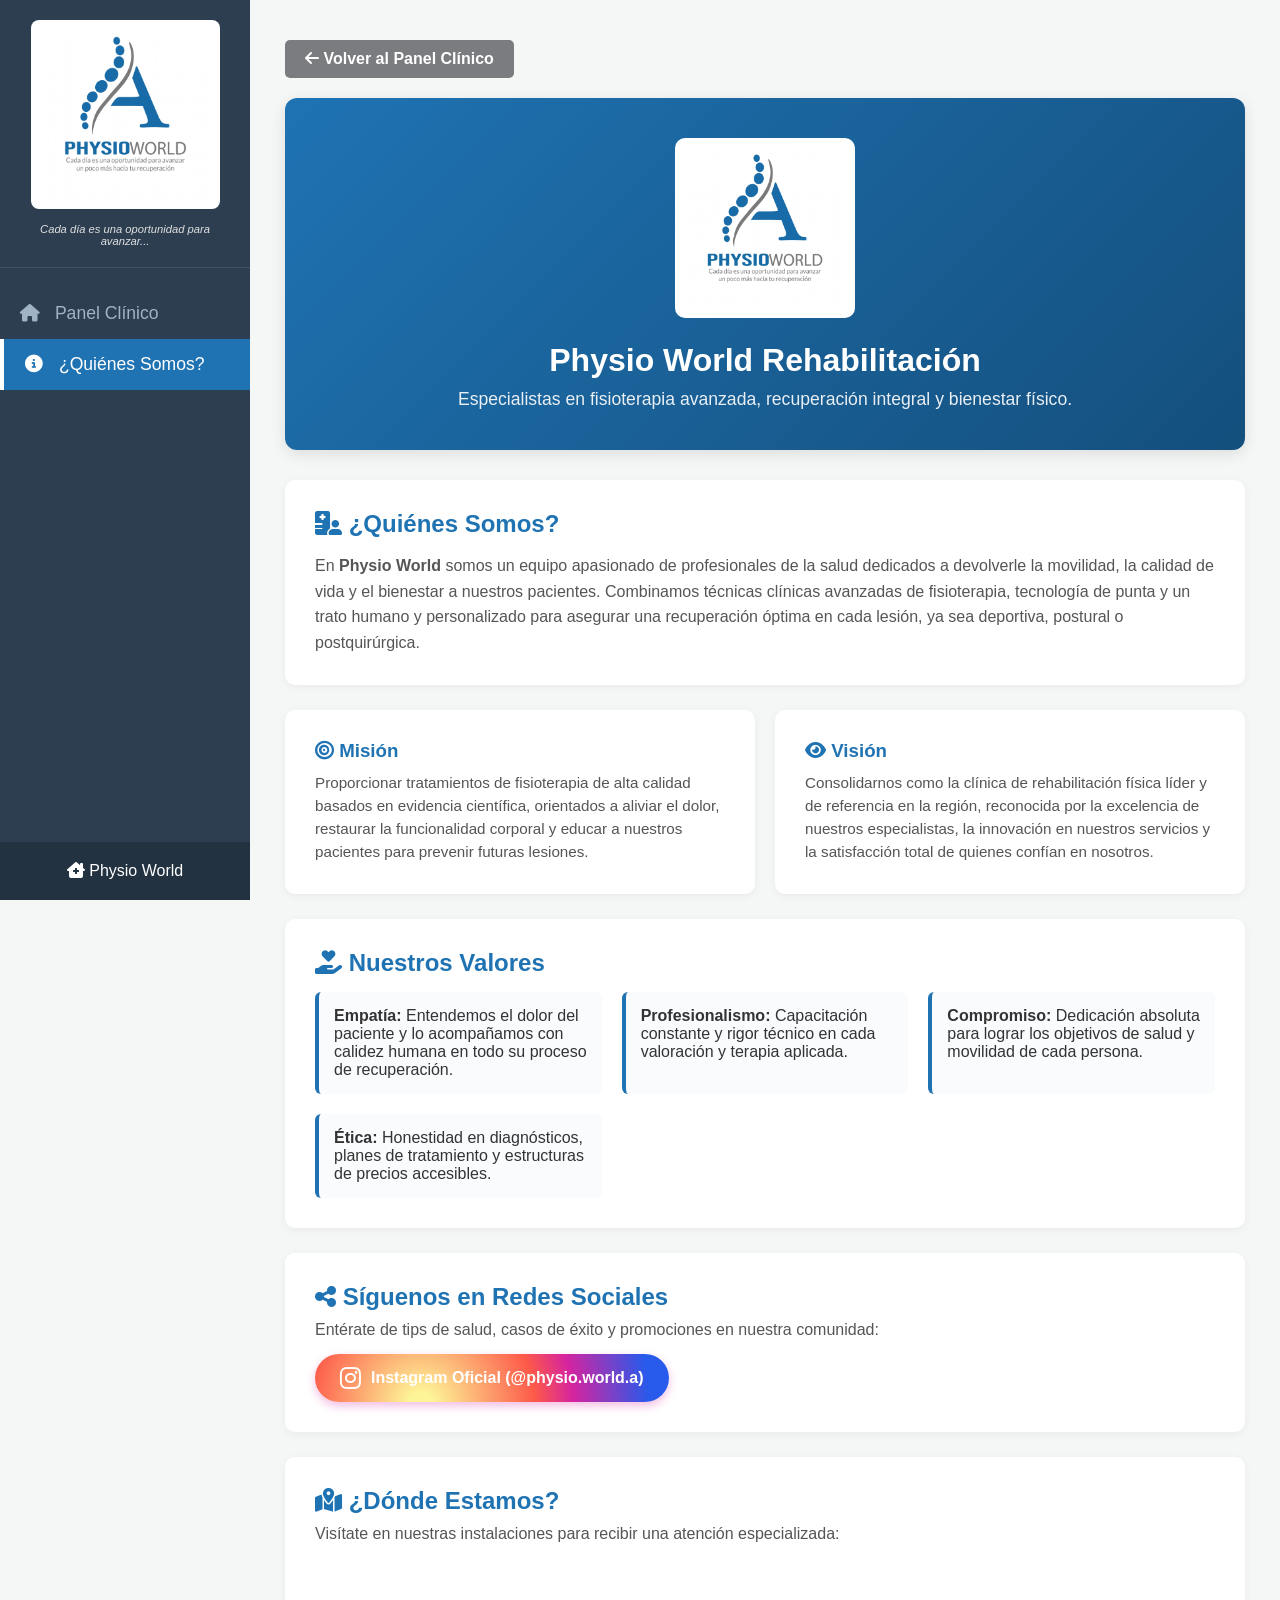
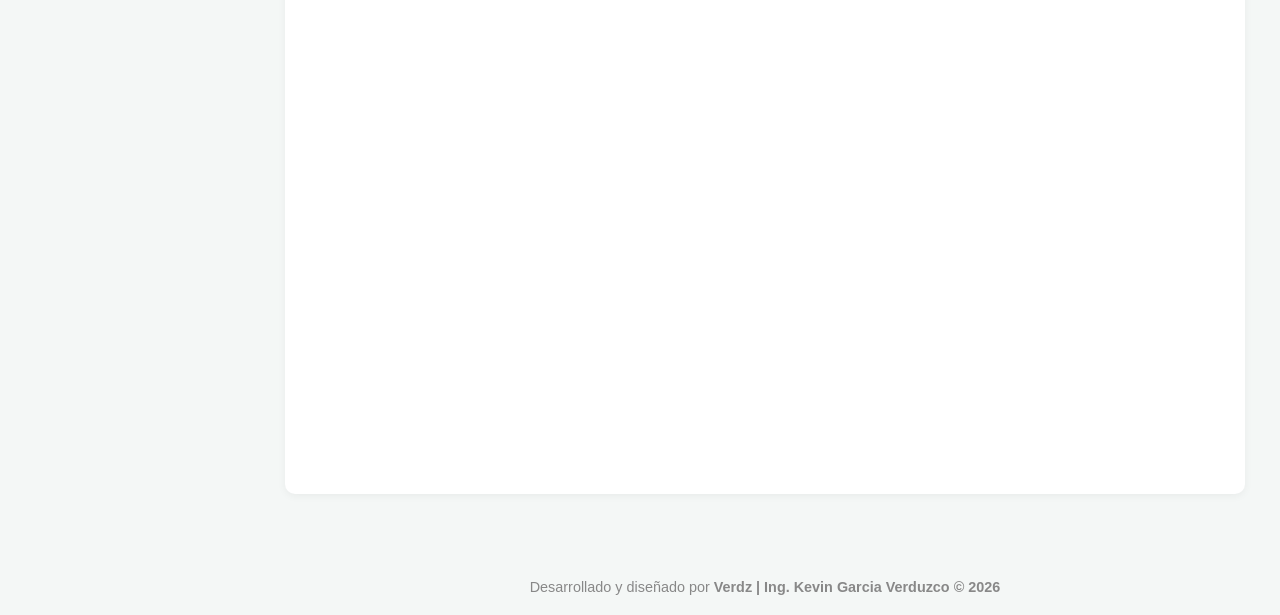
==== nosotros.html @ 6960fcdf "Create nosotros.html" ====
<!DOCTYPE html>
<html lang="es">
<head>
    <meta charset="UTF-8">
    <meta name="viewport" content="width=device-width, initial-scale=1.0">
    <title>Physio World - ¿Quiénes Somos?</title>
    <link rel="stylesheet" href="https://cdnjs.cloudflare.com/ajax/libs/font-awesome/6.4.0/css/all.min.css">
    <link rel="stylesheet" href="style.css">
    <style>
        .nosotros-container {
            max-width: 1000px;
            margin: 0 auto;
            padding: 40px 20px;
        }
        .hero-empresa {
            background: linear-gradient(135deg, var(--primary-color), #144f7d);
            color: white;
            padding: 40px;
            border-radius: 12px;
            text-align: center;
            margin-bottom: 30px;
            box-shadow: 0 4px 15px rgba(0,0,0,0.1);
        }
        .hero-empresa img {
            max-width: 180px;
            background: white;
            padding: 10px;
            border-radius: 10px;
            margin-bottom: 20px;
        }
        .card-seccion {
            background: white;
            padding: 30px;
            border-radius: 10px;
            box-shadow: 0 2px 8px rgba(0,0,0,0.05);
            margin-bottom: 25px;
        }
        .grid-valores {
            display: grid;
            grid-template-columns: repeat(auto-fit, minmax(220px, 1fr));
            gap: 20px;
            margin-top: 15px;
        }
        .valor-box {
            background: #f9fbfd;
            border-left: 4px solid var(--primary-color);
            padding: 15px;
            border-radius: 6px;
        }
        .map-responsive {
            position: relative;
            overflow: hidden;
            padding-bottom: 56.25%; /* Relación de aspecto 16:9 */
            height: 0;
            border-radius: 8px;
            margin-top: 15px;
        }
        .map-responsive iframe {
            position: absolute;
            top: 0;
            left: 0;
            width: 100%;
            height: 100%;
            border: 0;
        }
        .btn-volver {
            display: inline-block;
            margin-bottom: 20px;
            background: var(--secondary-color);
            color: white;
            padding: 10px 20px;
            border-radius: 5px;
            text-decoration: none;
            font-weight: bold;
            transition: 0.2s;
        }
        .btn-volver:hover {
            background: #5a5b5e;
        }
        .redes-sociales {
            display: flex;
            align-items: center;
            gap: 15px;
            margin-top: 15px;
        }
        .btn-instagram {
            display: inline-flex;
            align-items: center;
            gap: 10px;
            background: radial-gradient(circle at 30% 107%, #fdf497 0%, #fdf497 5%, #fd5949 45%, #d6249f 60%, #285AEB 90%);
            color: white;
            padding: 12px 25px;
            border-radius: 30px;
            text-decoration: none;
            font-weight: bold;
            box-shadow: 0 4px 10px rgba(214, 36, 159, 0.3);
            transition: transform 0.2s;
        }
        .btn-instagram:hover {
            transform: translateY(-2px);
        }
    </style>
</head>
<body>

    <!-- Menú Lateral -->
    <nav class="sidebar">
        <div class="logo-container">
            <img src="./PhysioWorld.png" alt="Logo Physio World" style="max-width: 90%; height: auto; background: white; padding: 10px; border-radius: 8px; margin-bottom: 10px;">
            <p style="font-size: 0.7rem; color: #e0e0e0; font-style: italic;">Cada día es una oportunidad para avanzar...</p>
        </div>
        <ul class="nav-links">
            <li><a href="index.html"><i class="fas fa-home"></i> Panel Clínico</a></li>
            <li class="active"><a href="nosotros.html"><i class="fas fa-info-circle"></i> ¿Quiénes Somos?</a></li>
        </ul>
        <div class="user-info">
            <p><i class="fas fa-clinic-medical"></i> Physio World</p>
        </div>
    </nav>

    <!-- Contenido Principal -->
    <main class="main-content">
        <div class="nosotros-container">
            
            <a href="index.html" class="btn-volver"><i class="fas fa-arrow-left"></i> Volver al Panel Clínico</a>

            <!-- Portada / Encabezado -->
            <div class="hero-empresa">
                <img src="./PhysioWorld.png" alt="Physio World Logo">
                <h1>Physio World Rehabilitación</h1>
                <p style="margin-top: 10px; font-size: 1.1rem; opacity: 0.9;">Especialistas en fisioterapia avanzada, recuperación integral y bienestar físico.</p>
            </div>

            <!-- ¿Quiénes Somos? -->
            <div class="card-seccion">
                <h2 style="color: var(--primary-color); margin-bottom: 15px;"><i class="fas fa-hospital-user"></i> ¿Quiénes Somos?</h2>
                <p style="line-height: 1.6; color: #555;">
                    En <strong>Physio World</strong> somos un equipo apasionado de profesionales de la salud dedicados a devolverle la movilidad, la calidad de vida y el bienestar a nuestros pacientes. Combinamos técnicas clínicas avanzadas de fisioterapia, tecnología de punta y un trato humano y personalizado para asegurar una recuperación óptima en cada lesión, ya sea deportiva, postural o postquirúrgica.
                </p>
            </div>

            <!-- Misión y Visión -->
            <div style="display: grid; grid-template-columns: 1fr 1fr; gap: 20px; margin-bottom: 25px;">
                <div class="card-seccion" style="margin-bottom: 0;">
                    <h3 style="color: var(--primary-color); margin-bottom: 10px;"><i class="fas fa-bullseye"></i> Misión</h3>
                    <p style="line-height: 1.5; color: #555; font-size: 0.95rem;">
                        Proporcionar tratamientos de fisioterapia de alta calidad basados en evidencia científica, orientados a aliviar el dolor, restaurar la funcionalidad corporal y educar a nuestros pacientes para prevenir futuras lesiones.
                    </p>
                </div>
                <div class="card-seccion" style="margin-bottom: 0;">
                    <h3 style="color: var(--primary-color); margin-bottom: 10px;"><i class="fas fa-eye"></i> Visión</h3>
                    <p style="line-height: 1.5; color: #555; font-size: 0.95rem;">
                        Consolidarnos como la clínica de rehabilitación física líder y de referencia en la región, reconocida por la excelencia de nuestros especialistas, la innovación en nuestros servicios y la satisfacción total de quienes confían en nosotros.
                    </p>
                </div>
            </div>

            <!-- Valores -->
            <div class="card-seccion">
                <h2 style="color: var(--primary-color); margin-bottom: 10px;"><i class="fas fa-hand-holding-heart"></i> Nuestros Valores</h2>
                <div class="grid-valores">
                    <div class="valor-box">
                        <strong>Empatía:</strong> Entendemos el dolor del paciente y lo acompañamos con calidez humana en todo su proceso de recuperación.
                    </div>
                    <div class="valor-box">
                        <strong>Profesionalismo:</strong> Capacitación constante y rigor técnico en cada valoración y terapia aplicada.
                    </div>
                    <div class="valor-box">
                        <strong>Compromiso:</strong> Dedicación absoluta para lograr los objetivos de salud y movilidad de cada persona.
                    </div>
                    <div class="valor-box">
                        <strong>Ética:</strong> Honestidad en diagnósticos, planes de tratamiento y estructuras de precios accesibles.
                    </div>
                </div>
            </div>

            <!-- Redes Sociales -->
            <div class="card-seccion">
                <h2 style="color: var(--primary-color); margin-bottom: 10px;"><i class="fas fa-share-alt"></i> Síguenos en Redes Sociales</h2>
                <p style="color: #555; margin-bottom: 10px;">Entérate de tips de salud, casos de éxito y promociones en nuestra comunidad:</p>
                <div class="redes-sociales">
                    <a href="https://www.instagram.com/physio.world.a/" target="_blank" class="btn-instagram">
                        <i class="fab fa-instagram" style="font-size: 1.5rem;"></i> Instagram Oficial (@physio.world.a)
                    </a>
                </div>
            </div>

            <!-- Ubicación y Mapa -->
            <div class="card-seccion">
                <h2 style="color: var(--primary-color); margin-bottom: 10px;"><i class="fas fa-map-marked-alt"></i> ¿Dónde Estamos?</h2>
                <p style="color: #555; margin-bottom: 10px;">Visítate en nuestras instalaciones para recibir una atención especializada:</p>
                <div class="map-responsive">
                    <iframe src="https://www.google.com/maps/embed?pb=!1m18!1m12!1m3!1d939.8644529628517!2d-99.13592223037614!3d19.56487766253239!2m3!1f0!2f0!3f0!3m2!1i1024!2i768!4f13.1!3m3!1m2!1s0x85d1f7003ea61185%3A0x6228e16ec0d09a6b!2sPhysioWorld%20Rehabilitaci%C3%B3n%20(Fisioterapia)!5e0!3m2!1ses!2smx!4v1790567995271!5m2!1ses!2smx" allowfullscreen="" loading="lazy" referrerpolicy="strict-origin-when-cross-origin"></iframe>
                </div>
            </div>

        </div>

        <footer>
            <p>Desarrollado y diseñado por <strong>Verdz | Ing. Kevin Garcia Verduzco © 2026</strong></p>
        </footer>
    </main>

</body>
</html>
---- style.css ----
/* ==========================================
   VARIABLES GLOBALES
   ========================================== */
:root {
    --primary-color: #1f73b3;
    --secondary-color: #7b7c7f;
    --background: #f4f7f6;
    --text-dark: #333;
}

* {
    margin: 0;
    padding: 0;
    box-sizing: border-box;
    font-family: 'Segoe UI', Tahoma, Geneva, Verdana, sans-serif;
}

body {
    display: flex;
    background-color: var(--background);
    color: var(--text-dark);
    min-height: 100vh;
}

/* ==========================================
   BARRA LATERAL (SIDEBAR - ESCRITORIO)
   ========================================== */
.sidebar {
    width: 250px;
    background: #2c3e50; /* Un tono oscuro elegante */
    color: white;
    display: flex;
    flex-direction: column;
    position: fixed;
    height: 100vh;
    left: 0;
    top: 0;
    z-index: 100;
    transition: 0.3s;
}

.logo-container {
    padding: 20px;
    text-align: center;
    border-bottom: 1px solid rgba(255,255,255,0.1);
}

.nav-links {
    list-style: none;
    flex: 1;
    margin-top: 20px;
}

.nav-links li a {
    display: block;
    padding: 15px 20px;
    color: #a0b2c6;
    text-decoration: none;
    font-size: 1.1rem;
    transition: 0.3s;
}

.nav-links li a i {
    margin-right: 10px;
    width: 20px;
    text-align: center;
}

.nav-links li.active a, .nav-links li a:hover {
    background: var(--primary-color);
    color: white;
    border-left: 4px solid #fff;
}

.user-info {
    padding: 20px;
    background: rgba(0,0,0,0.2);
    text-align: center;
}

/* ==========================================
   CONTENIDO PRINCIPAL
   ========================================== */
.main-content {
    flex: 1;
    margin-left: 250px;
    display: flex;
    flex-direction: column;
    min-height: 100vh;
    transition: margin-left 0.3s;
}

.top-bar {
    background: white;
    padding: 15px 30px;
    display: flex;
    justify-content: space-between;
    align-items: center;
    box-shadow: 0 2px 5px rgba(0,0,0,0.05);
}

.search-bar input {
    border: none;
    background: #f4f7f6;
    padding: 8px 15px;
    border-radius: 20px;
    outline: none;
    margin-left: 10px;
    width: 200px;
}

.notification-bell {
    position: relative;
    font-size: 1.2rem;
    color: var(--secondary-color);
}

.badge {
    position: absolute;
    top: -8px;
    right: -8px;
    background: #dc3545;
    color: white;
    font-size: 0.7rem;
    padding: 2px 6px;
    border-radius: 10px;
}

/* ==========================================
   TARJETAS DEL DASHBOARD
   ========================================== */
.cards-container {
    display: flex;
    gap: 20px;
    margin-top: 20px;
}

.card {
    background: white;
    padding: 20px;
    border-radius: 10px;
    flex: 1;
    box-shadow: 0 2px 5px rgba(0,0,0,0.05);
    border-left: 4px solid var(--primary-color);
}

.big-number {
    font-size: 2.5rem;
    font-weight: bold;
    color: var(--primary-color);
    margin-top: 10px;
}

/* ==========================================
   FOOTER
   ========================================== */
footer {
    text-align: center;
    padding: 20px;
    margin-top: auto;
    color: #888;
    font-size: 0.9rem;
}

/* =========================================================================
   📱 RESPONSIVE DESIGN (MÓVILES Y TABLETS) - LA MAGIA PARA CELULARES
   ========================================================================= */
@media (max-width: 768px) {
    
    /* 1. Ocultamos el logo grande en el menú para ahorrar espacio */
    .sidebar .logo-container,
    .sidebar .user-info p {
        display: none;
    }

    /* 2. Convertimos el Menú Lateral en una Barra Inferior (App-Style) */
    .sidebar {
        width: 100%;
        height: auto;
        flex-direction: row;
        top: auto;
        bottom: 0;
        padding: 5px 0;
        background: #2c3e50;
        box-shadow: 0 -2px 10px rgba(0,0,0,0.2);
        z-index: 1000;
    }

    .nav-links {
        display: flex;
        margin: 0;
        width: 100%;
        justify-content: space-around;
    }

    .nav-links li {
        flex: 1;
        text-align: center;
    }

    .nav-links li a {
        padding: 10px 5px;
        font-size: 0.7rem; /* Letra pequeña para que quepa */
        border-left: none !important;
        border-bottom: 3px solid transparent;
        display: flex;
        flex-direction: column;
        align-items: center;
        gap: 4px;
    }

    .nav-links li.active a {
        border-bottom: 3px solid #fff; /* Indicador activo abajo */
        background: transparent;
        color: #fff;
    }

    .nav-links li a i {
        margin: 0;
        font-size: 1.3rem;
    }

    /* Botón salir en móvil */
    .sidebar .user-info {
        padding: 5px 10px;
        background: none;
        display: flex;
        align-items: center;
    }
    
    .sidebar .user-info button {
        margin-top: 0 !important;
        font-size: 0.8rem;
        padding: 5px;
    }

    /* 3. Ajustamos el margen del contenido para que no lo tape la barra inferior */
    .main-content {
        margin-left: 0;
        margin-bottom: 70px; 
    }

    /* 4. SOBRESCRIBIMOS LOS GRIDS DEL HTML - Transforma todo en 1 columna */
    div[style*="grid-template-columns"] {
        grid-template-columns: 1fr !important;
        gap: 15px !important;
    }

    /* 5. Ajustes generales de relleno (Padding) */
    section {
        padding: 15px !important; 
    }

    .cards-container {
        flex-direction: column;
    }

    .top-bar {
        padding: 10px 15px;
    }

    .search-bar input {
        width: 130px; /* Evita que la barra rompa la pantalla superior */
    }

    /* 6. Ajustar la Ventana Flotante del Directorio */
    .modal-content {
        width: 95%;
        padding: 15px;
        max-height: 85vh;
    }
    
    /* 7. Apilamos los botones del directorio en celulares */
    .paciente-item > div {
        flex-direction: column;
        width: 100%;
        margin-top: 10px;
    }
    .paciente-item button {
        width: 100%;
    }
}
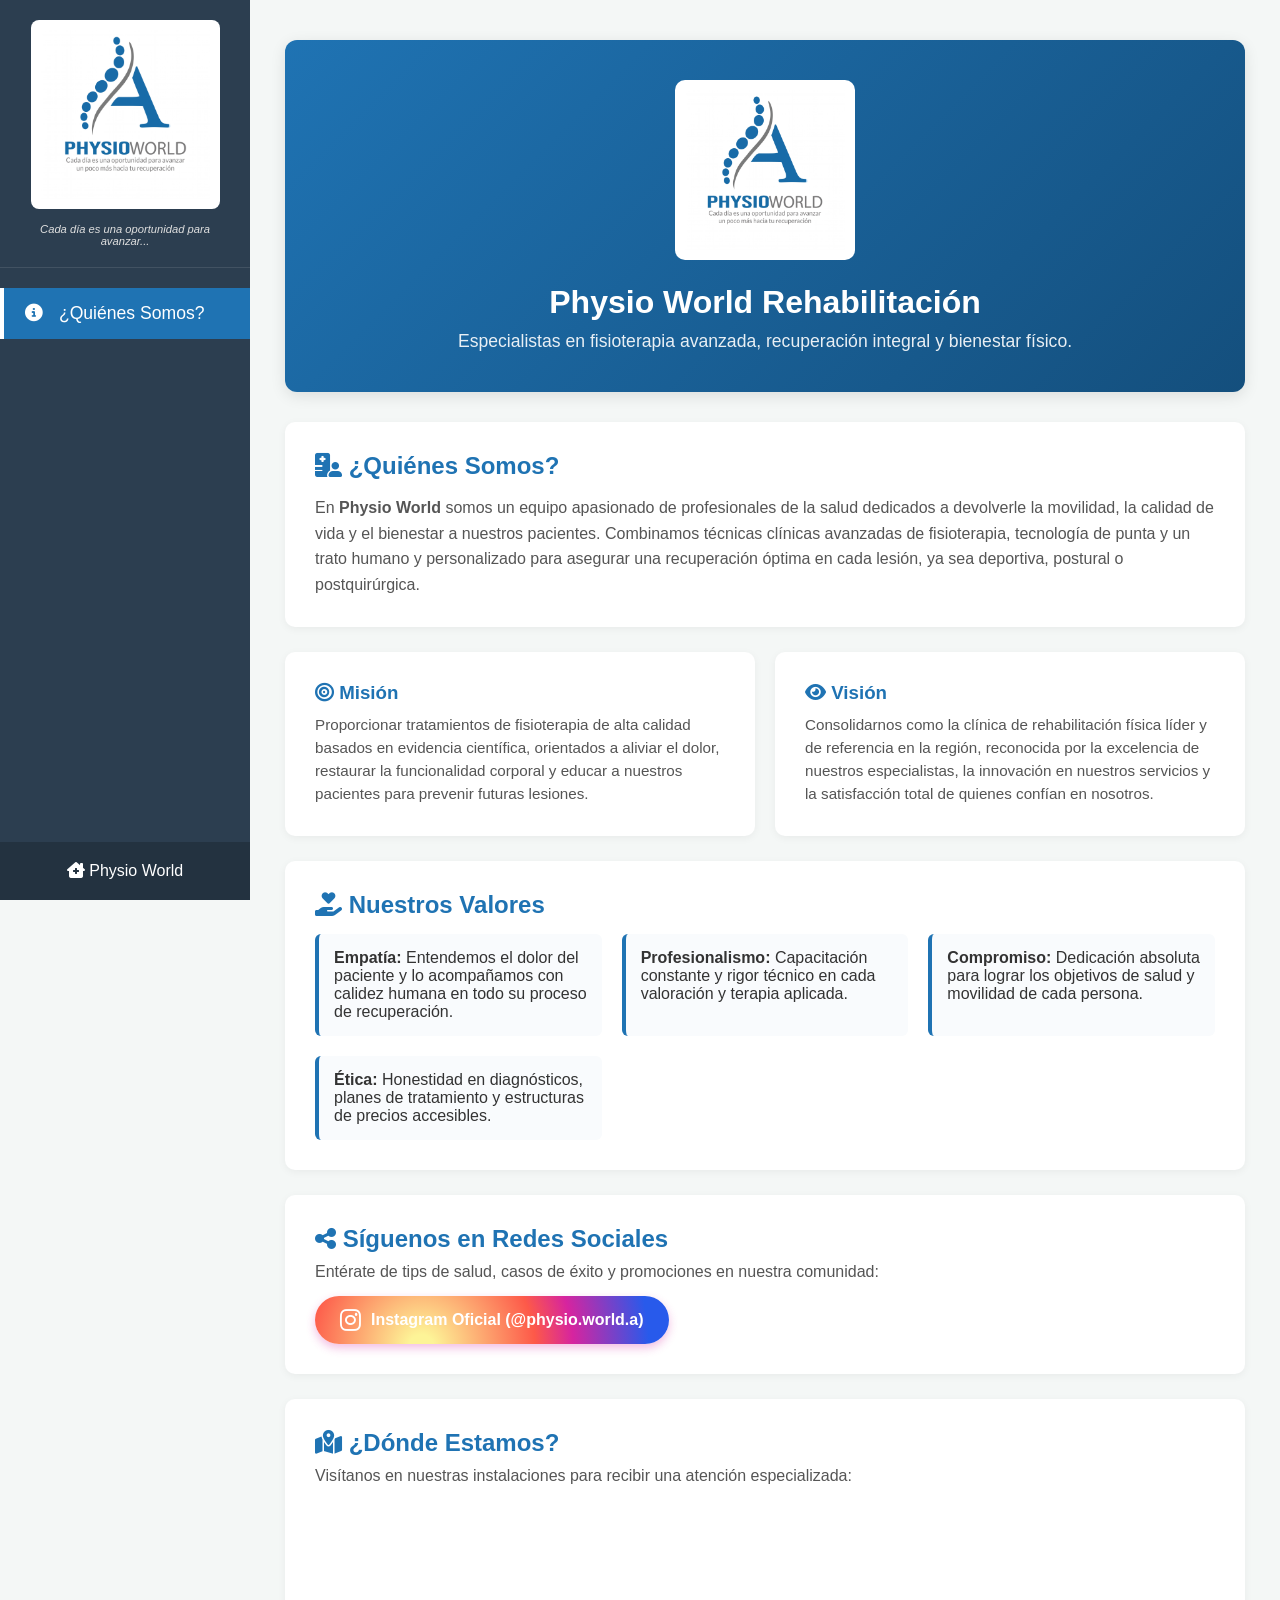
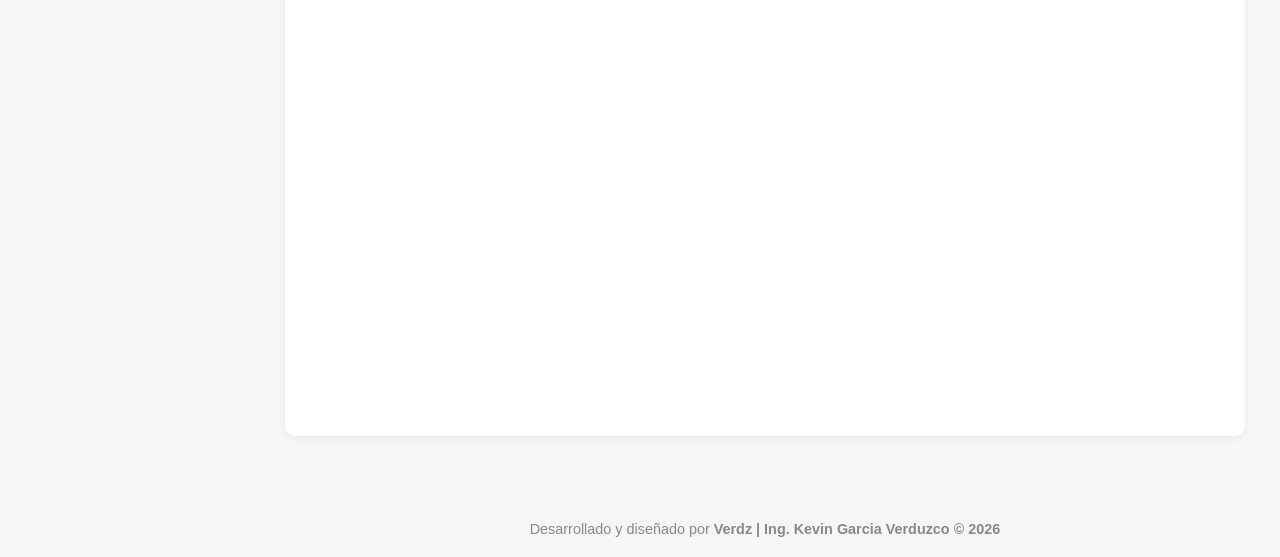
==== commit 27cd6fc0: "Update nosotros.html" ====
--- a/nosotros.html
+++ b/nosotros.html
@@ -63,20 +63,6 @@
             height: 100%;
             border: 0;
         }
-        .btn-volver {
-            display: inline-block;
-            margin-bottom: 20px;
-            background: var(--secondary-color);
-            color: white;
-            padding: 10px 20px;
-            border-radius: 5px;
-            text-decoration: none;
-            font-weight: bold;
-            transition: 0.2s;
-        }
-        .btn-volver:hover {
-            background: #5a5b5e;
-        }
         .redes-sociales {
             display: flex;
             align-items: center;
@@ -103,15 +89,14 @@
 </head>
 <body>
 
-    <!-- Menú Lateral -->
+    <!-- Menú Lateral Institucional -->
     <nav class="sidebar">
         <div class="logo-container">
             <img src="./PhysioWorld.png" alt="Logo Physio World" style="max-width: 90%; height: auto; background: white; padding: 10px; border-radius: 8px; margin-bottom: 10px;">
             <p style="font-size: 0.7rem; color: #e0e0e0; font-style: italic;">Cada día es una oportunidad para avanzar...</p>
         </div>
         <ul class="nav-links">
-            <li><a href="index.html"><i class="fas fa-home"></i> Panel Clínico</a></li>
-            <li class="active"><a href="nosotros.html"><i class="fas fa-info-circle"></i> ¿Quiénes Somos?</a></li>
+            <li class="active"><a href="#"><i class="fas fa-info-circle"></i> ¿Quiénes Somos?</a></li>
         </ul>
         <div class="user-info">
             <p><i class="fas fa-clinic-medical"></i> Physio World</p>
@@ -122,8 +107,6 @@
     <main class="main-content">
         <div class="nosotros-container">
             
-            <a href="index.html" class="btn-volver"><i class="fas fa-arrow-left"></i> Volver al Panel Clínico</a>
-
             <!-- Portada / Encabezado -->
             <div class="hero-empresa">
                 <img src="./PhysioWorld.png" alt="Physio World Logo">
@@ -188,7 +171,7 @@
             <!-- Ubicación y Mapa -->
             <div class="card-seccion">
                 <h2 style="color: var(--primary-color); margin-bottom: 10px;"><i class="fas fa-map-marked-alt"></i> ¿Dónde Estamos?</h2>
-                <p style="color: #555; margin-bottom: 10px;">Visítate en nuestras instalaciones para recibir una atención especializada:</p>
+                <p style="color: #555; margin-bottom: 10px;">Visítanos en nuestras instalaciones para recibir una atención especializada:</p>
                 <div class="map-responsive">
                     <iframe src="https://www.google.com/maps/embed?pb=!1m18!1m12!1m3!1d939.8644529628517!2d-99.13592223037614!3d19.56487766253239!2m3!1f0!2f0!3f0!3m2!1i1024!2i768!4f13.1!3m3!1m2!1s0x85d1f7003ea61185%3A0x6228e16ec0d09a6b!2sPhysioWorld%20Rehabilitaci%C3%B3n%20(Fisioterapia)!5e0!3m2!1ses!2smx!4v1790567995271!5m2!1ses!2smx" allowfullscreen="" loading="lazy" referrerpolicy="strict-origin-when-cross-origin"></iframe>
                 </div>
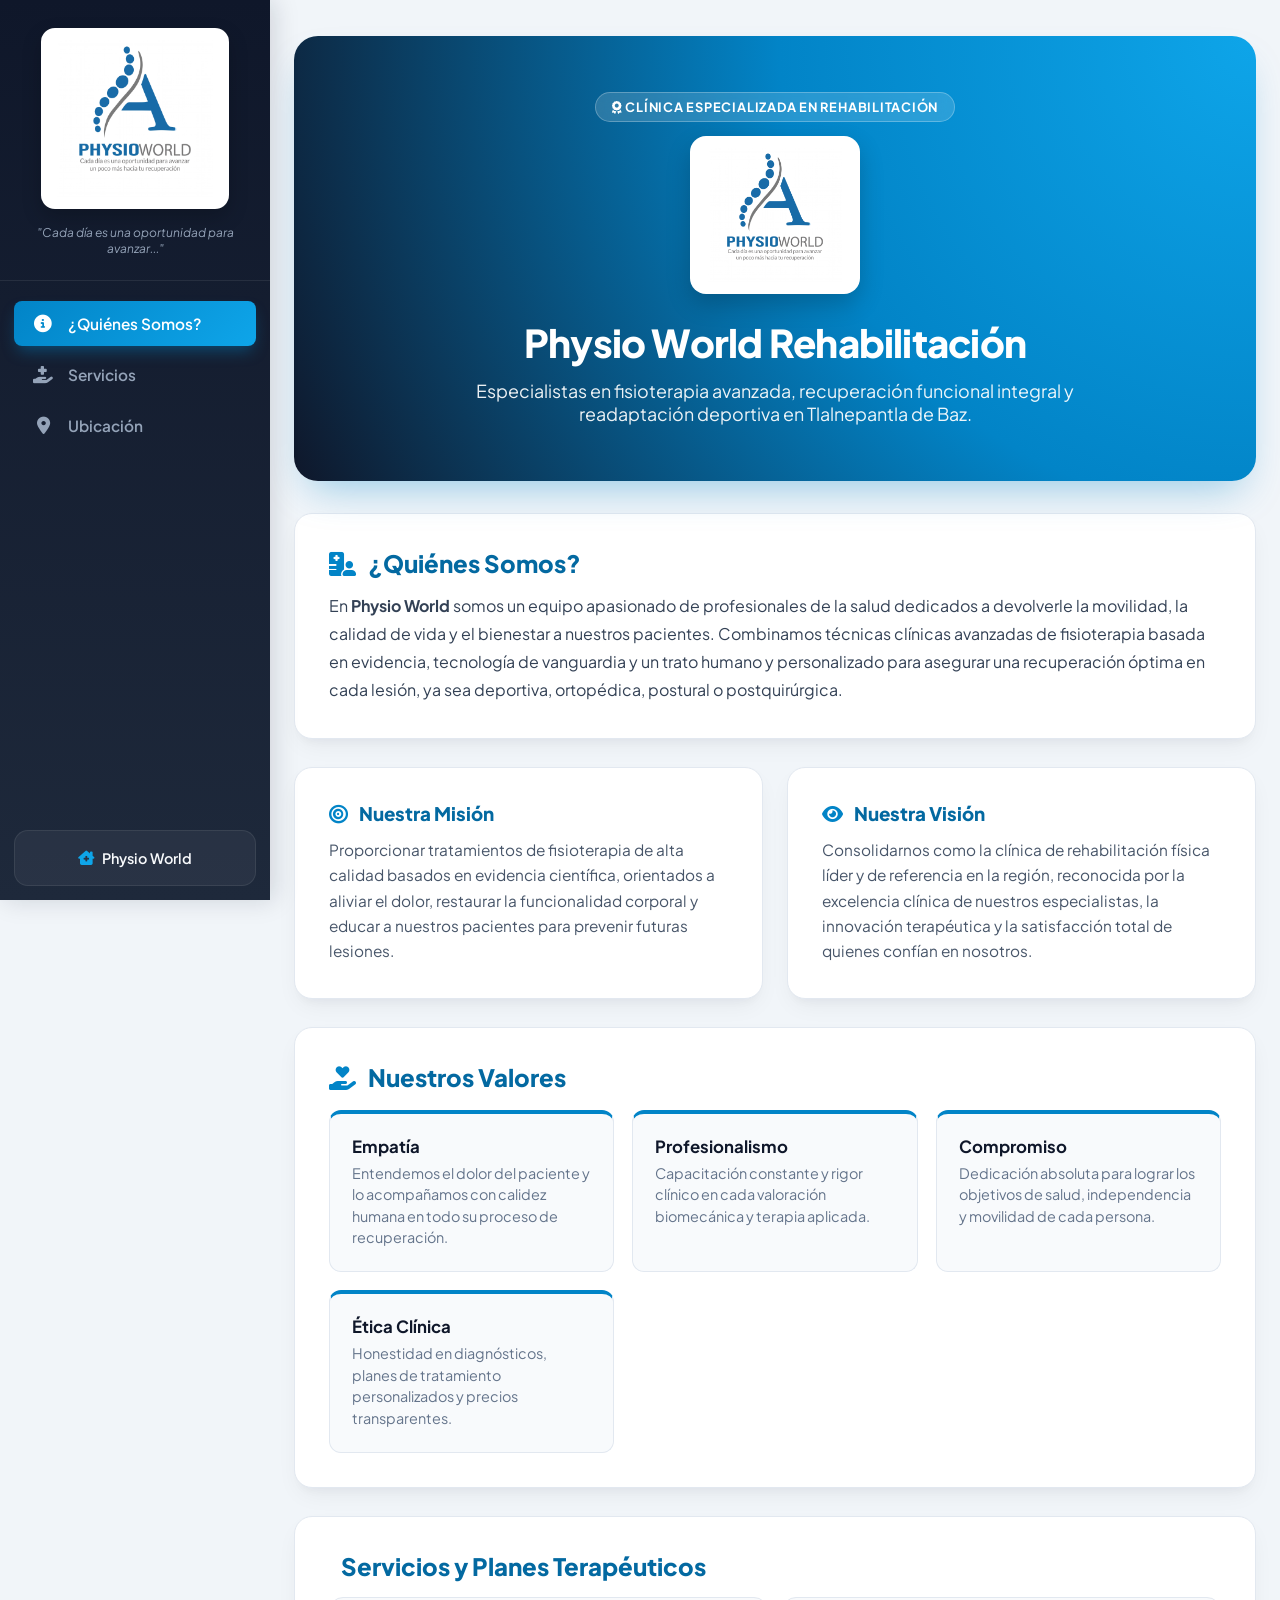
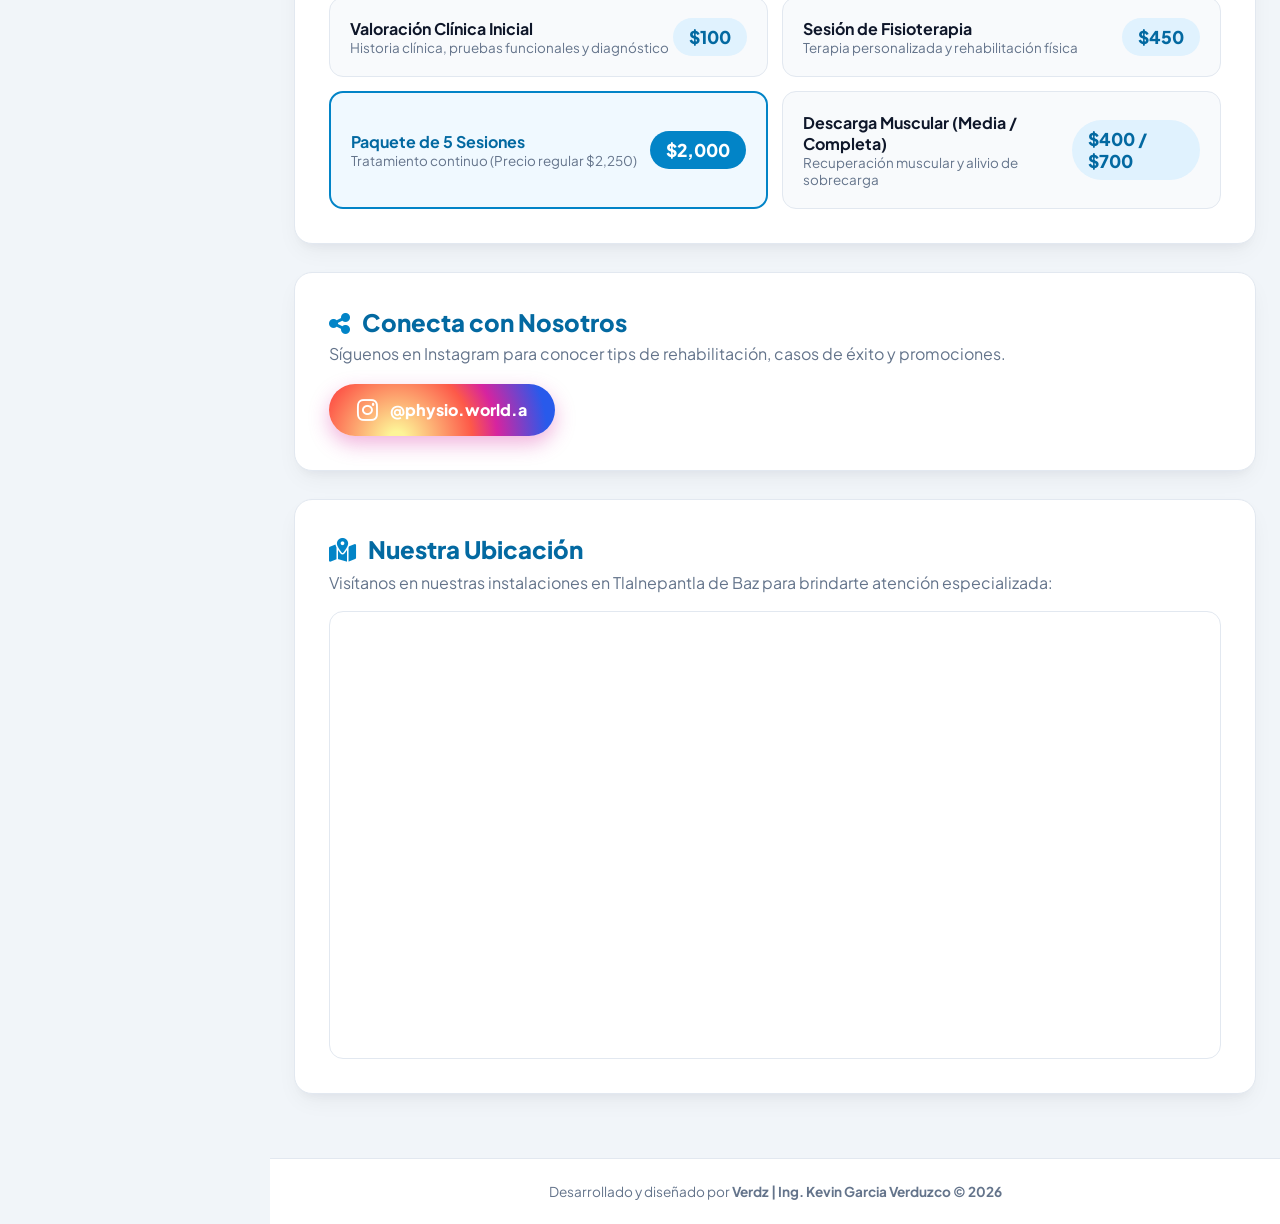
==== commit af93c5dd: "Update nosotros.html" ====
--- a/nosotros.html
+++ b/nosotros.html
@@ -3,57 +3,109 @@
 <head>
     <meta charset="UTF-8">
     <meta name="viewport" content="width=device-width, initial-scale=1.0">
-    <title>Physio World - ¿Quiénes Somos?</title>
+    <title>Physio World Rehabilitación - Clínica de Fisioterapia</title>
     <link rel="stylesheet" href="https://cdnjs.cloudflare.com/ajax/libs/font-awesome/6.4.0/css/all.min.css">
     <link rel="stylesheet" href="style.css">
     <style>
         .nosotros-container {
-            max-width: 1000px;
+            max-width: 1080px;
             margin: 0 auto;
-            padding: 40px 20px;
+            padding: 36px 24px;
         }
         .hero-empresa {
-            background: linear-gradient(135deg, var(--primary-color), #144f7d);
+            background: radial-gradient(circle at top right, #0ea5e9 0%, #0284c7 45%, #0f172a 100%);
             color: white;
-            padding: 40px;
-            border-radius: 12px;
+            padding: 56px 40px;
+            border-radius: 24px;
             text-align: center;
-            margin-bottom: 30px;
-            box-shadow: 0 4px 15px rgba(0,0,0,0.1);
+            margin-bottom: 32px;
+            box-shadow: 0 20px 40px -15px rgba(2, 132, 199, 0.4);
+            position: relative;
+            overflow: hidden;
         }
         .hero-empresa img {
-            max-width: 180px;
+            max-width: 170px;
             background: white;
-            padding: 10px;
-            border-radius: 10px;
+            padding: 12px 18px;
+            border-radius: 16px;
             margin-bottom: 20px;
+            box-shadow: 0 10px 25px rgba(0,0,0,0.2);
+        }
+        .hero-badge {
+            display: inline-block;
+            background: rgba(255,255,255,0.15);
+            backdrop-filter: blur(8px);
+            border: 1px solid rgba(255,255,255,0.25);
+            padding: 6px 16px;
+            border-radius: 50px;
+            font-size: 0.8rem;
+            font-weight: 700;
+            letter-spacing: 0.06em;
+            text-transform: uppercase;
+            margin-bottom: 14px;
+        }
+        .hero-empresa h1 {
+            font-size: 2.4rem;
+            font-weight: 800;
+            letter-spacing: -0.02em;
         }
         .card-seccion {
-            background: white;
-            padding: 30px;
-            border-radius: 10px;
-            box-shadow: 0 2px 8px rgba(0,0,0,0.05);
-            margin-bottom: 25px;
+            background: var(--surface);
+            padding: 34px;
+            border-radius: 18px;
+            box-shadow: var(--shadow-md);
+            border: 1px solid var(--border-color);
+            margin-bottom: 28px;
         }
         .grid-valores {
             display: grid;
             grid-template-columns: repeat(auto-fit, minmax(220px, 1fr));
-            gap: 20px;
-            margin-top: 15px;
+            gap: 18px;
+            margin-top: 18px;
         }
         .valor-box {
-            background: #f9fbfd;
-            border-left: 4px solid var(--primary-color);
-            padding: 15px;
-            border-radius: 6px;
+            background: #f8fafc;
+            border: 1px solid var(--border-color);
+            border-top: 4px solid var(--primary-color);
+            padding: 22px;
+            border-radius: 12px;
+            transition: var(--transition);
+        }
+        .valor-box:hover {
+            transform: translateY(-4px);
+            box-shadow: var(--shadow-md);
+            background: white;
+        }
+        .servicio-card {
+            background: #f8fafc;
+            border: 1px solid var(--border-color);
+            padding: 20px;
+            border-radius: 14px;
+            display: flex;
+            justify-content: space-between;
+            align-items: center;
+            transition: var(--transition);
+        }
+        .servicio-card:hover {
+            border-color: var(--primary-color);
+            background: white;
+        }
+        .precio-tag {
+            background: var(--primary-light);
+            color: var(--primary-dark);
+            font-weight: 800;
+            font-size: 1.1rem;
+            padding: 8px 16px;
+            border-radius: 50px;
         }
         .map-responsive {
             position: relative;
             overflow: hidden;
-            padding-bottom: 56.25%; /* Relación de aspecto 16:9 */
+            padding-bottom: 50%;
             height: 0;
-            border-radius: 8px;
-            margin-top: 15px;
+            border-radius: 14px;
+            margin-top: 18px;
+            border: 1px solid var(--border-color);
         }
         .map-responsive iframe {
             position: absolute;
@@ -63,43 +115,40 @@
             height: 100%;
             border: 0;
         }
-        .redes-sociales {
-            display: flex;
-            align-items: center;
-            gap: 15px;
-            margin-top: 15px;
-        }
         .btn-instagram {
             display: inline-flex;
             align-items: center;
-            gap: 10px;
+            gap: 12px;
             background: radial-gradient(circle at 30% 107%, #fdf497 0%, #fdf497 5%, #fd5949 45%, #d6249f 60%, #285AEB 90%);
             color: white;
-            padding: 12px 25px;
-            border-radius: 30px;
+            padding: 14px 28px;
+            border-radius: 50px;
             text-decoration: none;
-            font-weight: bold;
-            box-shadow: 0 4px 10px rgba(214, 36, 159, 0.3);
-            transition: transform 0.2s;
+            font-weight: 800;
+            box-shadow: 0 8px 20px rgba(214, 36, 159, 0.35);
+            transition: var(--transition);
         }
         .btn-instagram:hover {
-            transform: translateY(-2px);
+            transform: translateY(-3px);
+            box-shadow: 0 12px 25px rgba(214, 36, 159, 0.45);
         }
     </style>
 </head>
 <body>
 
-    <!-- Menú Lateral Institucional -->
+    <!-- Menú Lateral Institucional (Público, sin acceso al panel clínico) -->
     <nav class="sidebar">
         <div class="logo-container">
-            <img src="./PhysioWorld.png" alt="Logo Physio World" style="max-width: 90%; height: auto; background: white; padding: 10px; border-radius: 8px; margin-bottom: 10px;">
-            <p style="font-size: 0.7rem; color: #e0e0e0; font-style: italic;">Cada día es una oportunidad para avanzar...</p>
+            <img src="./PhysioWorld.png" alt="Logo Physio World">
+            <p>"Cada día es una oportunidad para avanzar..."</p>
         </div>
         <ul class="nav-links">
-            <li class="active"><a href="#"><i class="fas fa-info-circle"></i> ¿Quiénes Somos?</a></li>
+            <li class="active"><a href="#quienes-somos"><i class="fas fa-info-circle"></i> <span>¿Quiénes Somos?</span></a></li>
+            <li><a href="#servicios"><i class="fas fa-hand-holding-medical"></i> <span>Servicios</span></a></li>
+            <li><a href="#ubicacion"><i class="fas fa-map-marker-alt"></i> <span>Ubicación</span></a></li>
         </ul>
         <div class="user-info">
-            <p><i class="fas fa-clinic-medical"></i> Physio World</p>
+            <p><i class="fas fa-clinic-medical"></i> <span>Physio World</span></p>
         </div>
     </nav>
 
@@ -109,69 +158,111 @@
             
             <!-- Portada / Encabezado -->
             <div class="hero-empresa">
+                <div><span class="hero-badge"><i class="fas fa-award"></i> Clínica Especializada en Rehabilitación</span></div>
                 <img src="./PhysioWorld.png" alt="Physio World Logo">
                 <h1>Physio World Rehabilitación</h1>
-                <p style="margin-top: 10px; font-size: 1.1rem; opacity: 0.9;">Especialistas en fisioterapia avanzada, recuperación integral y bienestar físico.</p>
+                <p style="margin-top: 12px; font-size: 1.12rem; opacity: 0.92; max-width: 680px; margin-left: auto; margin-right: auto;">
+                    Especialistas en fisioterapia avanzada, recuperación funcional integral y readaptación deportiva en Tlalnepantla de Baz.
+                </p>
             </div>
 
             <!-- ¿Quiénes Somos? -->
-            <div class="card-seccion">
-                <h2 style="color: var(--primary-color); margin-bottom: 15px;"><i class="fas fa-hospital-user"></i> ¿Quiénes Somos?</h2>
-                <p style="line-height: 1.6; color: #555;">
-                    En <strong>Physio World</strong> somos un equipo apasionado de profesionales de la salud dedicados a devolverle la movilidad, la calidad de vida y el bienestar a nuestros pacientes. Combinamos técnicas clínicas avanzadas de fisioterapia, tecnología de punta y un trato humano y personalizado para asegurar una recuperación óptima en cada lesión, ya sea deportiva, postural o postquirúrgica.
+            <div id="quienes-somos" class="card-seccion">
+                <h2 style="color: var(--primary-dark); margin-bottom: 14px; font-weight: 800;"><i class="fas fa-hospital-user" style="color: var(--primary-color); margin-right: 8px;"></i> ¿Quiénes Somos?</h2>
+                <p style="line-height: 1.75; color: #334155; font-size: 1rem;">
+                    En <strong>Physio World</strong> somos un equipo apasionado de profesionales de la salud dedicados a devolverle la movilidad, la calidad de vida y el bienestar a nuestros pacientes. Combinamos técnicas clínicas avanzadas de fisioterapia basada en evidencia, tecnología de vanguardia y un trato humano y personalizado para asegurar una recuperación óptima en cada lesión, ya sea deportiva, ortopédica, postural o postquirúrgica.
                 </p>
             </div>
 
             <!-- Misión y Visión -->
-            <div style="display: grid; grid-template-columns: 1fr 1fr; gap: 20px; margin-bottom: 25px;">
+            <div style="display: grid; grid-template-columns: 1fr 1fr; gap: 24px; margin-bottom: 28px;">
                 <div class="card-seccion" style="margin-bottom: 0;">
-                    <h3 style="color: var(--primary-color); margin-bottom: 10px;"><i class="fas fa-bullseye"></i> Misión</h3>
-                    <p style="line-height: 1.5; color: #555; font-size: 0.95rem;">
+                    <h3 style="color: var(--primary-dark); margin-bottom: 12px; font-weight: 800;"><i class="fas fa-bullseye" style="color: var(--primary-color); margin-right: 8px;"></i> Nuestra Misión</h3>
+                    <p style="line-height: 1.65; color: #475569; font-size: 0.96rem;">
                         Proporcionar tratamientos de fisioterapia de alta calidad basados en evidencia científica, orientados a aliviar el dolor, restaurar la funcionalidad corporal y educar a nuestros pacientes para prevenir futuras lesiones.
                     </p>
                 </div>
                 <div class="card-seccion" style="margin-bottom: 0;">
-                    <h3 style="color: var(--primary-color); margin-bottom: 10px;"><i class="fas fa-eye"></i> Visión</h3>
-                    <p style="line-height: 1.5; color: #555; font-size: 0.95rem;">
-                        Consolidarnos como la clínica de rehabilitación física líder y de referencia en la región, reconocida por la excelencia de nuestros especialistas, la innovación en nuestros servicios y la satisfacción total de quienes confían en nosotros.
+                    <h3 style="color: var(--primary-dark); margin-bottom: 12px; font-weight: 800;"><i class="fas fa-eye" style="color: var(--primary-color); margin-right: 8px;"></i> Nuestra Visión</h3>
+                    <p style="line-height: 1.65; color: #475569; font-size: 0.96rem;">
+                        Consolidarnos como la clínica de rehabilitación física líder y de referencia en la región, reconocida por la excelencia clínica de nuestros especialistas, la innovación terapéutica y la satisfacción total de quienes confían en nosotros.
                     </p>
                 </div>
             </div>
 
-            <!-- Valores -->
+            <!-- Nuestros Valores -->
             <div class="card-seccion">
-                <h2 style="color: var(--primary-color); margin-bottom: 10px;"><i class="fas fa-hand-holding-heart"></i> Nuestros Valores</h2>
+                <h2 style="color: var(--primary-dark); margin-bottom: 10px; font-weight: 800;"><i class="fas fa-hand-holding-heart" style="color: var(--primary-color); margin-right: 8px;"></i> Nuestros Valores</h2>
                 <div class="grid-valores">
                     <div class="valor-box">
-                        <strong>Empatía:</strong> Entendemos el dolor del paciente y lo acompañamos con calidez humana en todo su proceso de recuperación.
-                    </div>
-                    <div class="valor-box">
-                        <strong>Profesionalismo:</strong> Capacitación constante y rigor técnico en cada valoración y terapia aplicada.
-                    </div>
-                    <div class="valor-box">
-                        <strong>Compromiso:</strong> Dedicación absoluta para lograr los objetivos de salud y movilidad de cada persona.
-                    </div>
-                    <div class="valor-box">
-                        <strong>Ética:</strong> Honestidad en diagnósticos, planes de tratamiento y estructuras de precios accesibles.
+                        <strong style="color: var(--text-dark); font-size: 1.05rem; display: block; margin-bottom: 6px;">Empatía</strong>
+                        <p style="font-size: 0.9rem; color: var(--text-muted); line-height: 1.5;">Entendemos el dolor del paciente y lo acompañamos con calidez humana en todo su proceso de recuperación.</p>
+                    </div>
+                    <div class="valor-box">
+                        <strong style="color: var(--text-dark); font-size: 1.05rem; display: block; margin-bottom: 6px;">Profesionalismo</strong>
+                        <p style="font-size: 0.9rem; color: var(--text-muted); line-height: 1.5;">Capacitación constante y rigor clínico en cada valoración biomecánica y terapia aplicada.</p>
+                    </div>
+                    <div class="valor-box">
+                        <strong style="color: var(--text-dark); font-size: 1.05rem; display: block; margin-bottom: 6px;">Compromiso</strong>
+                        <p style="font-size: 0.9rem; color: var(--text-muted); line-height: 1.5;">Dedicación absoluta para lograr los objetivos de salud, independencia y movilidad de cada persona.</p>
+                    </div>
+                    <div class="valor-box">
+                        <strong style="color: var(--text-dark); font-size: 1.05rem; display: block; margin-bottom: 6px;">Ética Clínica</strong>
+                        <p style="font-size: 0.9rem; color: var(--text-muted); line-height: 1.5;">Honestidad en diagnósticos, planes de tratamiento personalizados y precios transparentes.</p>
+                    </div>
+                </div>
+            </div>
+
+            <!-- Servicios y Tarifas -->
+            <div id="servicios" class="card-seccion">
+                <h2 style="color: var(--primary-dark); margin-bottom: 16px; font-weight: 800;"><i class="fas fa-Notes-medical" style="color: var(--primary-color); margin-right: 8px;"></i> Servicios y Planes Terapéuticos</h2>
+                <div style="display: grid; grid-template-columns: 1fr 1fr; gap: 14px;">
+                    <div class="servicio-card">
+                        <div>
+                            <strong style="font-size: 1rem;">Valoración Clínica Inicial</strong>
+                            <p style="font-size: 0.84rem; color: var(--text-muted);">Historia clínica, pruebas funcionales y diagnóstico</p>
+                        </div>
+                        <span class="precio-tag">$100</span>
+                    </div>
+                    <div class="servicio-card">
+                        <div>
+                            <strong style="font-size: 1rem;">Sesión de Fisioterapia</strong>
+                            <p style="font-size: 0.84rem; color: var(--text-muted);">Terapia personalizada y rehabilitación física</p>
+                        </div>
+                        <span class="precio-tag">$450</span>
+                    </div>
+                    <div class="servicio-card" style="border: 2px solid var(--primary-color); background: #f0f9ff;">
+                        <div>
+                            <strong style="font-size: 1rem; color: var(--primary-dark);">Paquete de 5 Sesiones</strong>
+                            <p style="font-size: 0.84rem; color: var(--text-muted);">Tratamiento continuo (Precio regular $2,250)</p>
+                        </div>
+                        <span class="precio-tag" style="background: var(--primary-color); color: white;">$2,000</span>
+                    </div>
+                    <div class="servicio-card">
+                        <div>
+                            <strong style="font-size: 1rem;">Descarga Muscular (Media / Completa)</strong>
+                            <p style="font-size: 0.84rem; color: var(--text-muted);">Recuperación muscular y alivio de sobrecarga</p>
+                        </div>
+                        <span class="precio-tag">$400 / $700</span>
                     </div>
                 </div>
             </div>
 
             <!-- Redes Sociales -->
-            <div class="card-seccion">
-                <h2 style="color: var(--primary-color); margin-bottom: 10px;"><i class="fas fa-share-alt"></i> Síguenos en Redes Sociales</h2>
-                <p style="color: #555; margin-bottom: 10px;">Entérate de tips de salud, casos de éxito y promociones en nuestra comunidad:</p>
-                <div class="redes-sociales">
-                    <a href="https://www.instagram.com/physio.world.a/" target="_blank" class="btn-instagram">
-                        <i class="fab fa-instagram" style="font-size: 1.5rem;"></i> Instagram Oficial (@physio.world.a)
-                    </a>
-                </div>
+            <div class="card-seccion" style="display: flex; justify-content: space-between; align-items: center; flex-wrap: wrap; gap: 20px;">
+                <div>
+                    <h2 style="color: var(--primary-dark); margin-bottom: 6px; font-weight: 800;"><i class="fas fa-share-alt" style="color: var(--primary-color); margin-right: 8px;"></i> Conecta con Nosotros</h2>
+                    <p style="color: var(--text-muted);">Síguenos en Instagram para conocer tips de rehabilitación, casos de éxito y promociones.</p>
+                </div>
+                <a href="https://www.instagram.com/physio.world.a/" target="_blank" class="btn-instagram">
+                    <i class="fab fa-instagram" style="font-size: 1.5rem;"></i> @physio.world.a
+                </a>
             </div>
 
             <!-- Ubicación y Mapa -->
-            <div class="card-seccion">
-                <h2 style="color: var(--primary-color); margin-bottom: 10px;"><i class="fas fa-map-marked-alt"></i> ¿Dónde Estamos?</h2>
-                <p style="color: #555; margin-bottom: 10px;">Visítanos en nuestras instalaciones para recibir una atención especializada:</p>
+            <div id="ubicacion" class="card-seccion">
+                <h2 style="color: var(--primary-dark); margin-bottom: 8px; font-weight: 800;"><i class="fas fa-map-marked-alt" style="color: var(--primary-color); margin-right: 8px;"></i> Nuestra Ubicación</h2>
+                <p style="color: var(--text-muted); margin-bottom: 14px;">Visítanos en nuestras instalaciones en Tlalnepantla de Baz para brindarte atención especializada:</p>
                 <div class="map-responsive">
                     <iframe src="https://www.google.com/maps/embed?pb=!1m18!1m12!1m3!1d939.8644529628517!2d-99.13592223037614!3d19.56487766253239!2m3!1f0!2f0!3f0!3m2!1i1024!2i768!4f13.1!3m3!1m2!1s0x85d1f7003ea61185%3A0x6228e16ec0d09a6b!2sPhysioWorld%20Rehabilitaci%C3%B3n%20(Fisioterapia)!5e0!3m2!1ses!2smx!4v1790567995271!5m2!1ses!2smx" allowfullscreen="" loading="lazy" referrerpolicy="strict-origin-when-cross-origin"></iframe>
                 </div>
--- a/style.css
+++ b/style.css
@@ -1,18 +1,41 @@
-/* ==========================================
-   VARIABLES GLOBALES
-   ========================================== */
+/* =========================================================================
+   PHYSIO WORLD PRO - SISTEMA DE DISEÑO CLÍNICO PREMIUM
+   ========================================================================= */
+@import url('https://fonts.googleapis.com/css2?family=Plus+Jakarta+Sans:wght@400;500;600;700;800&display=swap');
+
 :root {
-    --primary-color: #1f73b3;
-    --secondary-color: #7b7c7f;
-    --background: #f4f7f6;
-    --text-dark: #333;
+    --primary-color: #0284c7;
+    --primary-dark: #0369a1;
+    --primary-light: #e0f2fe;
+    --accent-color: #0ea5e9;
+    --secondary-color: #64748b;
+    --sidebar-bg: #0f172a;
+    --sidebar-hover: #1e293b;
+    --background: #f1f5f9;
+    --surface: #ffffff;
+    --text-dark: #0f172a;
+    --text-muted: #64748b;
+    --border-color: #e2e8f0;
+    --success: #10b981;
+    --success-bg: #d1fae5;
+    --warning: #f59e0b;
+    --warning-bg: #fef3c7;
+    --danger: #ef4444;
+    --danger-bg: #fee2e2;
+    --radius-sm: 8px;
+    --radius-md: 14px;
+    --radius-lg: 20px;
+    --shadow-sm: 0 1px 3px rgba(15, 23, 42, 0.05);
+    --shadow-md: 0 10px 25px -5px rgba(15, 23, 42, 0.06), 0 8px 10px -6px rgba(15, 23, 42, 0.04);
+    --shadow-lg: 0 20px 35px -10px rgba(15, 23, 42, 0.12);
+    --transition: all 0.25s cubic-bezier(0.4, 0, 0.2, 1);
 }
 
 * {
     margin: 0;
     padding: 0;
     box-sizing: border-box;
-    font-family: 'Segoe UI', Tahoma, Geneva, Verdana, sans-serif;
+    font-family: 'Plus Jakarta Sans', -apple-system, BlinkMacSystemFont, sans-serif;
 }
 
 body {
@@ -20,14 +43,67 @@
     background-color: var(--background);
     color: var(--text-dark);
     min-height: 100vh;
+    overflow-x: hidden;
+    -webkit-font-smoothing: antialiased;
 }
 
 /* ==========================================
-   BARRA LATERAL (SIDEBAR - ESCRITORIO)
+   PANTALLA DE LOGIN (GLASSMORPHISM)
+   ========================================== */
+#login-screen {
+    position: fixed;
+     inset: 0;
+    background: radial-gradient(circle at top right, #0284c7 0%, #0f172a 65%, #020617 100%);
+    display: flex;
+    justify-content: center;
+    align-items: center;
+    z-index: 9999;
+    padding: 20px;
+}
+
+.login-box {
+    background: rgba(255, 255, 255, 0.96);
+    backdrop-filter: blur(20px);
+    padding: 45px 40px;
+    border-radius: var(--radius-lg);
+    box-shadow: 0 25px 50px -12px rgba(0, 0, 0, 0.45);
+    text-align: center;
+    width: 100%;
+    max-width: 400px;
+    border: 1px solid rgba(255, 255, 255, 0.4);
+    animation: fadeInScale 0.4s ease-out;
+}
+
+@keyframes fadeInScale {
+    from { opacity: 0; transform: scale(0.95) translateY(10px); }
+    to { opacity: 1; transform: scale(1) translateY(0); }
+}
+
+.login-box img {
+    max-width: 150px;
+    margin-bottom: 18px;
+    filter: drop-shadow(0 4px 8px rgba(0,0,0,0.08));
+}
+
+.login-box h2 {
+    font-size: 1.5rem;
+    font-weight: 800;
+    color: var(--text-dark);
+    margin-bottom: 6px;
+}
+
+.login-subtitle {
+    font-size: 0.88rem;
+    color: var(--text-muted);
+    margin-bottom: 24px;
+}
+
+/* ==========================================
+   SIDEBAR EJECUTIVO
    ========================================== */
 .sidebar {
-    width: 250px;
-    background: #2c3e50; /* Un tono oscuro elegante */
+    width: 270px;
+    background: linear-gradient(180deg, #0f172a 0%, #1e293b 100%);
     color: white;
     display: flex;
     flex-direction: column;
@@ -36,247 +112,746 @@
     left: 0;
     top: 0;
     z-index: 100;
-    transition: 0.3s;
+    box-shadow: 4px 0 24px rgba(15, 23, 42, 0.15);
+    transition: var(--transition);
 }
 
 .logo-container {
-    padding: 20px;
+    padding: 28px 24px 22px;
     text-align: center;
-    border-bottom: 1px solid rgba(255,255,255,0.1);
+    border-bottom: 1px solid rgba(255, 255, 255, 0.08);
+}
+
+.logo-container img {
+    max-width: 85%;
+    height: auto;
+    background: white;
+    padding: 12px 16px;
+    border-radius: var(--radius-md);
+    margin-bottom: 12px;
+    box-shadow: 0 8px 20px rgba(0, 0, 0, 0.2);
+}
+
+.logo-container p {
+    font-size: 0.75rem;
+    color: #94a3b8;
+    font-style: italic;
+    line-height: 1.4;
 }
 
 .nav-links {
     list-style: none;
     flex: 1;
-    margin-top: 20px;
+    padding: 20px 14px;
+    display: flex;
+    flex-direction: column;
+    gap: 6px;
 }
 
 .nav-links li a {
-    display: block;
-    padding: 15px 20px;
-    color: #a0b2c6;
+    display: flex;
+    align-items: center;
+    padding: 13px 18px;
+    color: #94a3b8;
     text-decoration: none;
+    font-size: 0.96rem;
+    font-weight: 600;
+    border-radius: var(--radius-sm);
+    transition: var(--transition);
+}
+
+.nav-links li a i {
+    margin-right: 14px;
+    width: 22px;
     font-size: 1.1rem;
-    transition: 0.3s;
-}
-
-.nav-links li a i {
-    margin-right: 10px;
-    width: 20px;
     text-align: center;
-}
-
-.nav-links li.active a, .nav-links li a:hover {
-    background: var(--primary-color);
+    transition: var(--transition);
+}
+
+.nav-links li a:hover {
+    background: rgba(255, 255, 255, 0.06);
+    color: #f8fafc;
+    transform: translateX(3px);
+}
+
+.nav-links li.active a {
+    background: linear-gradient(135deg, var(--primary-color), var(--accent-color));
     color: white;
-    border-left: 4px solid #fff;
+    box-shadow: 0 8px 16px -4px rgba(2, 132, 199, 0.45);
 }
 
 .user-info {
-    padding: 20px;
-    background: rgba(0,0,0,0.2);
-    text-align: center;
+    padding: 18px 20px;
+    margin: 14px;
+    background: rgba(255, 255, 255, 0.05);
+    border: 1px solid rgba(255, 255, 255, 0.08);
+    border-radius: var(--radius-md);
+    display: flex;
+    flex-direction: column;
+    gap: 10px;
+}
+
+.user-info p {
+    font-size: 0.9rem;
+    font-weight: 600;
+    color: #f8fafc;
+    display: flex;
+    align-items: center;
+    justify-content: center;
+    gap: 8px;
+}
+
+.user-info p i {
+    color: var(--accent-color);
+}
+
+.btn-logout {
+    padding: 8px 14px;
+    background: rgba(239, 68, 68, 0.15);
+    color: #fca5a5;
+    border: 1px solid rgba(239, 68, 68, 0.3);
+    border-radius: var(--radius-sm);
+    cursor: pointer;
+    font-weight: 600;
+    font-size: 0.85rem;
+    transition: var(--transition);
+    display: flex;
+    align-items: center;
+    justify-content: center;
+    gap: 6px;
+}
+
+.btn-logout:hover {
+    background: var(--danger);
+    color: white;
+    border-color: var(--danger);
 }
 
 /* ==========================================
-   CONTENIDO PRINCIPAL
+   CONTENIDO PRINCIPAL Y TOP BAR
    ========================================== */
 .main-content {
     flex: 1;
-    margin-left: 250px;
+    margin-left: 270px;
     display: flex;
     flex-direction: column;
     min-height: 100vh;
-    transition: margin-left 0.3s;
 }
 
 .top-bar {
+    background: rgba(255, 255, 255, 0.85);
+    backdrop-filter: blur(12px);
+    padding: 16px 36px;
+    display: flex;
+    justify-content: space-between;
+    align-items: center;
+    border-bottom: 1px solid var(--border-color);
+    position: sticky;
+    top: 0;
+    z-index: 50;
+}
+
+.search-bar {
+    display: flex;
+    align-items: center;
+    background: var(--background);
+    border: 1px solid var(--border-color);
+    padding: 9px 16px;
+    border-radius: 50px;
+    width: 320px;
+    transition: var(--transition);
+}
+
+.search-bar:focus-within {
+    border-color: var(--primary-color);
     background: white;
-    padding: 15px 30px;
-    display: flex;
-    justify-content: space-between;
-    align-items: center;
-    box-shadow: 0 2px 5px rgba(0,0,0,0.05);
+    box-shadow: 0 0 0 4px rgba(2, 132, 199, 0.12);
+}
+
+.search-bar i {
+    color: var(--text-muted);
+    font-size: 0.95rem;
 }
 
 .search-bar input {
     border: none;
-    background: #f4f7f6;
-    padding: 8px 15px;
-    border-radius: 20px;
+    background: transparent;
     outline: none;
     margin-left: 10px;
-    width: 200px;
+    width: 100%;
+    font-size: 0.9rem;
+    color: var(--text-dark);
+}
+
+.header-actions {
+    display: flex;
+    align-items: center;
+    gap: 18px;
+}
+
+.date-chip {
+    background: var(--primary-light);
+    color: var(--primary-dark);
+    padding: 7px 14px;
+    border-radius: 50px;
+    font-size: 0.82rem;
+    font-weight: 700;
+    display: flex;
+    align-items: center;
+    gap: 7px;
 }
 
 .notification-bell {
     position: relative;
-    font-size: 1.2rem;
-    color: var(--secondary-color);
+    width: 40px;
+    height: 40px;
+    border-radius: 50%;
+    background: var(--background);
+    display: flex;
+    align-items: center;
+    justify-content: center;
+    font-size: 1.1rem;
+    color: var(--text-dark);
+    cursor: pointer;
+    transition: var(--transition);
+}
+
+.notification-bell:hover {
+    background: var(--primary-light);
+    color: var(--primary-color);
 }
 
 .badge {
     position: absolute;
-    top: -8px;
-    right: -8px;
-    background: #dc3545;
+    top: -2px;
+    right: -2px;
+    background: var(--danger);
     color: white;
     font-size: 0.7rem;
+    font-weight: 800;
     padding: 2px 6px;
+    border-radius: 20px;
+    border: 2px solid white;
+}
+
+/* ==========================================
+   SECCIONES, TARJETAS Y DASHBOARD
+   ========================================== */
+.view-section {
+    padding: 32px 36px;
+    animation: fadeIn 0.3s ease-out;
+}
+
+@keyframes fadeIn {
+    from { opacity: 0; transform: translateY(6px); }
+    to { opacity: 1; transform: translateY(0); }
+}
+
+.section-header {
+    display: flex;
+    justify-content: space-between;
+    align-items: flex-end;
+    margin-bottom: 24px;
+    flex-wrap: wrap;
+    gap: 15px;
+}
+
+.section-header h1, .section-header h2 {
+    font-size: 1.75rem;
+    font-weight: 800;
+    color: var(--text-dark);
+    letter-spacing: -0.02em;
+}
+
+.section-header p {
+    color: var(--text-muted);
+    font-size: 0.95rem;
+    margin-top: 4px;
+}
+
+.cards-container {
+    display: grid;
+    grid-template-columns: repeat(auto-fit, minmax(220px, 1fr));
+    gap: 20px;
+    margin-bottom: 28px;
+}
+
+.card {
+    background: var(--surface);
+    padding: 24px;
+    border-radius: var(--radius-md);
+    box-shadow: var(--shadow-md);
+    border: 1px solid var(--border-color);
+    display: flex;
+    align-items: center;
+    justify-content: space-between;
+    transition: var(--transition);
+    position: relative;
+    overflow: hidden;
+}
+
+.card:hover {
+    transform: translateY(-3px);
+    box-shadow: var(--shadow-lg);
+}
+
+.card-info h3 {
+    font-size: 0.85rem;
+    text-transform: uppercase;
+    letter-spacing: 0.05em;
+    color: var(--text-muted);
+    font-weight: 700;
+}
+
+.big-number {
+    font-size: 2.2rem;
+    font-weight: 800;
+    color: var(--text-dark);
+    margin-top: 6px;
+    line-height: 1;
+}
+
+.card-icon {
+    width: 54px;
+    height: 54px;
+    border-radius: 14px;
+    display: flex;
+    align-items: center;
+    justify-content: center;
+    font-size: 1.5rem;
+}
+
+.card-icon.blue { background: var(--primary-light); color: var(--primary-color); }
+.card-icon.green { background: var(--success-bg); color: var(--success); }
+.card-icon.amber { background: var(--warning-bg); color: var(--warning); }
+.card-icon.purple { background: #ede9fe; color: #7c3aed; }
+
+/* Panel blanco estandarizado */
+.surface-panel {
+    background: var(--surface);
+    padding: 28px;
+    border-radius: var(--radius-md);
+    box-shadow: var(--shadow-md);
+    border: 1px solid var(--border-color);
+}
+
+/* ==========================================
+   FORMULARIOS E INPUTS ESTÉTICOS
+   ========================================== */
+.form-section-title {
+    display: flex;
+    align-items: center;
+    gap: 10px;
+    font-size: 1.05rem;
+    font-weight: 700;
+    color: var(--primary-dark);
+    padding-bottom: 10px;
+    margin: 28px 0 16px 0;
+    border-bottom: 2px solid var(--primary-light);
+}
+
+.form-section-title:first-of-type {
+    margin-top: 0;
+}
+
+.form-section-title i {
+    background: var(--primary-light);
+    color: var(--primary-color);
+    width: 30px;
+    height: 30px;
+    border-radius: 8px;
+    display: inline-flex;
+    align-items: center;
+    justify-content: center;
+    font-size: 0.9rem;
+}
+
+label {
+    display: block;
+    font-size: 0.85rem;
+    font-weight: 600;
+    color: #334155;
+    margin-bottom: 6px;
+}
+
+input[type="text"],
+input[type="number"],
+input[type="password"],
+input[type="datetime-local"],
+select,
+textarea {
+    width: 100%;
+    padding: 11px 14px;
+    border: 1.5px solid var(--border-color);
+    border-radius: var(--radius-sm);
+    background-color: #f8fafc;
+    color: var(--text-dark);
+    font-size: 0.94rem;
+    transition: var(--transition);
+    outline: none;
+}
+
+input:focus, select:focus, textarea:focus {
+    background-color: var(--surface);
+    border-color: var(--primary-color);
+    box-shadow: 0 0 0 4px rgba(2, 132, 199, 0.12);
+}
+
+/* Píldoras interactivas para Checkboxes */
+.checkbox-group {
+    display: flex;
+    flex-wrap: wrap;
+    gap: 8px;
+    margin-top: 6px;
+}
+
+.checkbox-pill {
+    display: inline-flex;
+    align-items: center;
+    gap: 7px;
+    background: #f8fafc;
+    border: 1.5px solid var(--border-color);
+    padding: 8px 13px;
+    border-radius: 50px;
+    font-size: 0.84rem;
+    font-weight: 600;
+    color: #475569;
+    cursor: pointer;
+    user-select: none;
+    transition: var(--transition);
+}
+
+.checkbox-pill:hover {
+    border-color: var(--primary-color);
+    background: var(--primary-light);
+}
+
+.checkbox-pill input[type="checkbox"] {
+    accent-color: var(--primary-color);
+    width: 15px;
+    height: 15px;
+    cursor: pointer;
+}
+
+/* Slider de Dolor EVA */
+.pain-scale-box {
+    background: #f8fafc;
+    border: 1px solid var(--border-color);
+    padding: 18px;
+    border-radius: var(--radius-sm);
+}
+
+input[type="range"] {
+    -webkit-appearance: none;
+    width: 100%;
+    height: 8px;
     border-radius: 10px;
+    background: linear-gradient(90deg, #10b981 0%, #f59e0b 50%, #ef4444 100%);
+    outline: none;
+    margin: 14px 0 8px;
+}
+
+input[type="range"]::-webkit-slider-thumb {
+    -webkit-appearance: none;
+    width: 22px;
+    height: 22px;
+    border-radius: 50%;
+    background: white;
+    border: 3px solid var(--primary-color);
+    box-shadow: 0 2px 6px rgba(0,0,0,0.25);
+    cursor: pointer;
+    transition: transform 0.15s ease;
+}
+
+input[type="range"]::-webkit-slider-thumb:hover {
+    transform: scale(1.15);
 }
 
 /* ==========================================
-   TARJETAS DEL DASHBOARD
+   BOTONES PREMIUM
    ========================================== */
-.cards-container {
-    display: flex;
-    gap: 20px;
-    margin-top: 20px;
-}
-
-.card {
+.btn-primary {
+    background: linear-gradient(135deg, var(--primary-color), var(--primary-dark));
+    color: white;
+    padding: 13px 22px;
+    border: none;
+    border-radius: var(--radius-sm);
+    cursor: pointer;
+    font-weight: 700;
+    font-size: 0.96rem;
+    display: inline-flex;
+    align-items: center;
+    justify-content: center;
+    gap: 8px;
+    box-shadow: 0 4px 12px rgba(2, 132, 199, 0.28);
+    transition: var(--transition);
+}
+
+.btn-primary:hover {
+    transform: translateY(-2px);
+    box-shadow: 0 8px 18px rgba(2, 132, 199, 0.38);
+}
+
+.btn-directorio {
+    width: 100%;
+    padding: 11px 16px;
+    background: var(--primary-light);
+    color: var(--primary-dark);
+    border: 1.5px dashed var(--primary-color);
+    border-radius: var(--radius-sm);
+    cursor: pointer;
+    font-weight: 700;
+    margin-bottom: 18px;
+    font-size: 0.9rem;
+    display: flex;
+    justify-content: center;
+    align-items: center;
+    gap: 8px;
+    transition: var(--transition);
+}
+
+.btn-directorio:hover {
+    background: var(--primary-color);
+    color: white;
+    border-style: solid;
+}
+
+/* ==========================================
+   MODAL DIRECTORIO Y FICHA DE EXPEDIENTE
+   ========================================== */
+#modal-directorio {
+    display: none;
+    position: fixed;
+    inset: 0;
+    background: rgba(15, 23, 42, 0.65);
+    backdrop-filter: blur(6px);
+    z-index: 10000;
+    justify-content: center;
+    align-items: center;
+    padding: 20px;
+}
+
+.modal-content {
+    background: var(--surface);
+    padding: 28px;
+    border-radius: var(--radius-lg);
+    width: 100%;
+    max-width: 650px;
+    max-height: 82vh;
+    display: flex;
+    flex-direction: column;
+    box-shadow: var(--shadow-lg);
+    animation: fadeInScale 0.25s ease-out;
+}
+
+#listaCompletaPacientes {
+    overflow-y: auto;
+    margin-top: 12px;
+    padding-right: 4px;
+}
+
+.paciente-item {
+    display: flex;
+    justify-content: space-between;
+    align-items: center;
+    padding: 14px 16px;
+    border: 1px solid var(--border-color);
+    border-radius: var(--radius-sm);
+    margin-bottom: 10px;
+    background: #f8fafc;
+    transition: var(--transition);
+}
+
+.paciente-item:hover {
     background: white;
-    padding: 20px;
-    border-radius: 10px;
-    flex: 1;
-    box-shadow: 0 2px 5px rgba(0,0,0,0.05);
-    border-left: 4px solid var(--primary-color);
-}
-
-.big-number {
-    font-size: 2.5rem;
-    font-weight: bold;
-    color: var(--primary-color);
-    margin-top: 10px;
+    border-color: var(--primary-color);
+    box-shadow: var(--shadow-sm);
+}
+
+/* Ficha Clínica en Valoraciones */
+.clinical-grid {
+    display: grid;
+    grid-template-columns: repeat(auto-fit, minmax(200px, 1fr));
+    gap: 14px;
+    margin-top: 16px;
+}
+
+.clinical-stat {
+    background: #f8fafc;
+    border: 1px solid var(--border-color);
+    padding: 14px;
+    border-radius: var(--radius-sm);
+}
+
+.clinical-stat span.label {
+    display: block;
+    font-size: 0.75rem;
+    text-transform: uppercase;
+    letter-spacing: 0.04em;
+    color: var(--text-muted);
+    font-weight: 700;
+    margin-bottom: 4px;
+}
+
+.clinical-stat strong.value {
+    font-size: 0.96rem;
+    color: var(--text-dark);
+}
+
+/* Personalización de FullCalendar */
+.fc .fc-toolbar-title {
+    font-size: 1.25rem !important;
+    font-weight: 800 !important;
+    color: var(--text-dark);
+    text-transform: capitalize;
+}
+
+.fc .fc-button-primary {
+    background-color: var(--primary-color) !important;
+    border-color: var(--primary-color) !important;
+    font-weight: 600 !important;
+    border-radius: 8px !important;
+    text-transform: capitalize;
+}
+
+.fc .fc-button-primary:hover {
+    background-color: var(--primary-dark) !important;
+}
+
+.fc-theme-standard td, .fc-theme-standard th {
+    border-color: var(--border-color) !important;
+}
+
+.fc-event {
+    border-radius: 6px !important;
+    padding: 2px 5px !important;
+    font-size: 0.82rem !important;
+    font-weight: 600 !important;
+    cursor: pointer;
+    box-shadow: 0 2px 5px rgba(0,0,0,0.1);
 }
 
 /* ==========================================
-   FOOTER
+   NOTIFICACIONES TOAST
    ========================================== */
+#toast-container {
+    position: fixed;
+    top: 20px;
+    right: 20px;
+    z-index: 20000;
+    display: flex;
+    flex-direction: column;
+    gap: 10px;
+}
+
+.toast {
+    background: var(--sidebar-bg);
+    color: white;
+    padding: 14px 20px;
+    border-radius: var(--radius-sm);
+    box-shadow: var(--shadow-lg);
+    display: flex;
+    align-items: center;
+    gap: 12px;
+    font-size: 0.9rem;
+    font-weight: 600;
+    min-width: 280px;
+    border-left: 4px solid var(--accent-color);
+    animation: slideInRight 0.3s ease-out;
+}
+
+.toast.success { border-left-color: var(--success); }
+.toast.error { border-left-color: var(--danger); }
+
+@keyframes slideInRight {
+    from { opacity: 0; transform: translateX(40px); }
+    to { opacity: 1; transform: translateX(0); }
+}
+
 footer {
     text-align: center;
-    padding: 20px;
+    padding: 24px;
     margin-top: auto;
-    color: #888;
-    font-size: 0.9rem;
+    color: var(--text-muted);
+    font-size: 0.85rem;
+    border-top: 1px solid var(--border-color);
+    background: var(--surface);
 }
 
 /* =========================================================================
-   📱 RESPONSIVE DESIGN (MÓVILES Y TABLETS) - LA MAGIA PARA CELULARES
+   📱 RESPONSIVE DESIGN (MÓVILES Y TABLETS)
    ========================================================================= */
 @media (max-width: 768px) {
-    
-    /* 1. Ocultamos el logo grande en el menú para ahorrar espacio */
     .sidebar .logo-container,
-    .sidebar .user-info p {
+    .sidebar .user-info p,
+    .date-chip {
         display: none;
     }
 
-    /* 2. Convertimos el Menú Lateral en una Barra Inferior (App-Style) */
     .sidebar {
         width: 100%;
         height: auto;
         flex-direction: row;
         top: auto;
         bottom: 0;
-        padding: 5px 0;
-        background: #2c3e50;
-        box-shadow: 0 -2px 10px rgba(0,0,0,0.2);
+        padding: 6px 8px;
+        background: rgba(15, 23, 42, 0.96);
+        backdrop-filter: blur(15px);
+        box-shadow: 0 -4px 20px rgba(0,0,0,0.2);
         z-index: 1000;
     }
 
     .nav-links {
-        display: flex;
-        margin: 0;
+        flex-direction: row;
+        padding: 0;
         width: 100%;
         justify-content: space-around;
+        gap: 2px;
     }
 
-    .nav-links li {
-        flex: 1;
+    .nav-links li { flex: 1; }
+
+    .nav-links li a {
+        padding: 8px 4px;
+        font-size: 0.68rem;
+        flex-direction: column;
+        justify-content: center;
         text-align: center;
-    }
-
-    .nav-links li a {
-        padding: 10px 5px;
-        font-size: 0.7rem; /* Letra pequeña para que quepa */
-        border-left: none !important;
-        border-bottom: 3px solid transparent;
-        display: flex;
-        flex-direction: column;
-        align-items: center;
         gap: 4px;
     }
 
-    .nav-links li.active a {
-        border-bottom: 3px solid #fff; /* Indicador activo abajo */
-        background: transparent;
-        color: #fff;
-    }
-
     .nav-links li a i {
         margin: 0;
-        font-size: 1.3rem;
+        font-size: 1.2rem;
     }
 
-    /* Botón salir en móvil */
     .sidebar .user-info {
-        padding: 5px 10px;
+        padding: 0 6px;
+        margin: 0;
         background: none;
-        display: flex;
-        align-items: center;
+        border: none;
+        justify-content: center;
     }
-    
-    .sidebar .user-info button {
-        margin-top: 0 !important;
-        font-size: 0.8rem;
-        padding: 5px;
-    }
-
-    /* 3. Ajustamos el margen del contenido para que no lo tape la barra inferior */
+
     .main-content {
         margin-left: 0;
-        margin-bottom: 70px; 
+        margin-bottom: 74px;
     }
 
-    /* 4. SOBRESCRIBIMOS LOS GRIDS DEL HTML - Transforma todo en 1 columna */
     div[style*="grid-template-columns"] {
         grid-template-columns: 1fr !important;
-        gap: 15px !important;
+        gap: 14px !important;
     }
 
-    /* 5. Ajustes generales de relleno (Padding) */
-    section {
-        padding: 15px !important; 
-    }
-
-    .cards-container {
-        flex-direction: column;
-    }
-
-    .top-bar {
-        padding: 10px 15px;
-    }
-
-    .search-bar input {
-        width: 130px; /* Evita que la barra rompa la pantalla superior */
-    }
-
-    /* 6. Ajustar la Ventana Flotante del Directorio */
-    .modal-content {
-        width: 95%;
-        padding: 15px;
-        max-height: 85vh;
-    }
-    
-    /* 7. Apilamos los botones del directorio en celulares */
-    .paciente-item > div {
-        flex-direction: column;
-        width: 100%;
-        margin-top: 10px;
-    }
-    .paciente-item button {
-        width: 100%;
-    }
-}
+    .view-section { padding: 18px 15px !important; }
+    .surface-panel { padding: 18px !important; }
+    .top-bar { padding: 12px 16px; }
+    .search-bar { width: 190px; }
+}
+
+/* Impresión limpia de expediente */
+@media print {
+    .sidebar, .top-bar, .no-print, footer, #login-screen { display: none !important; }
+    .main-content { margin: 0 !important; }
+    .surface-panel { box-shadow: none !important; border: none !important; }
+}
